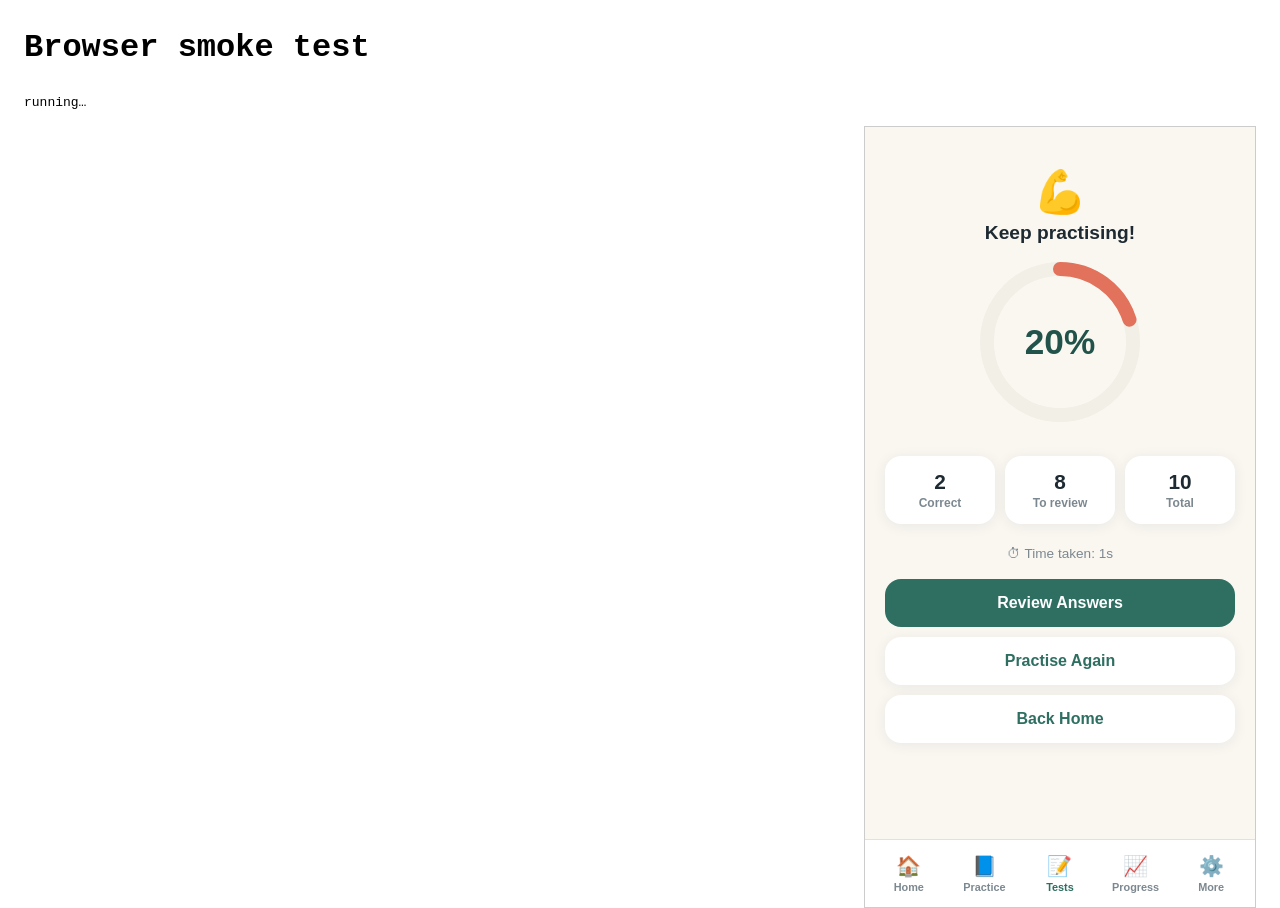
==== tests/smoke.html @ c3d8a647 "Add dynamic question generators, expand bank, fix quiz-state data loss Content - js/generators.js: 4" ====
<!DOCTYPE html>
<html lang="en">
<head>
<meta charset="UTF-8" />
<title>Class 7 Practice — browser smoke test</title>
<style>
  body { font-family: ui-monospace, Menlo, Consolas, monospace; margin: 24px; line-height: 1.5; }
  .pass { color: #0a7d32; }
  .fail { color: #b3261e; font-weight: bold; }
  pre { white-space: pre-wrap; }
  iframe { width: 390px; height: 780px; border: 1px solid #ccc; float: right; }
</style>
</head>
<body>
<h1>Browser smoke test</h1>
<pre id="out">running…</pre>
<iframe id="app-frame" title="app under test"></iframe>

<script>
/**
 * tests/smoke.html
 * ---------------------------------------------------------------------
 * Drives the real app inside an iframe and checks that every screen
 * actually renders — which the unit suite in verify.html cannot do,
 * since that tests the modules rather than the DOM.
 *
 * The most important thing it proves is the end-to-end path for a
 * DYNAMICALLY GENERATED question: start a quiz on a generated chapter,
 * answer every question, reach the result screen, and open Review. A
 * generated question exists only inside the saved attempt, so if the
 * app ever went back to resolving questions by id against the static
 * bank, the review screen here would fill with "no longer available"
 * and this test would fail.
 *
 * Run it through smokeserver.py, which holds the page's load event open
 * until the results are in — otherwise headless Chrome dumps the DOM
 * while the app is still waiting on IndexedDB. See that file for the
 * exact command.
 * ---------------------------------------------------------------------
 */

const lines = [];
let failures = 0, checks = 0;
const log = (m) => lines.push(m);
const check = (cond, name, detail) => {
  checks++;
  if (cond) log(`  <span class="pass">PASS</span> ${name}`);
  else { failures++; log(`  <span class="fail">FAIL</span> ${name}${detail ? `\n         ${detail}` : ""}`); }
};
const section = (t) => log(`\n=== ${t} ===`);

const frame = document.getElementById("app-frame");
const doc = () => frame.contentDocument;

/** Poll until `fn()` returns something truthy, or give up after `ms`. */
function until(fn, ms = 15000, label = "condition") {
  return new Promise((resolve, reject) => {
    const started = Date.now();
    const tick = () => {
      let value = null;
      try { value = fn(); } catch { value = null; }
      if (value) return resolve(value);
      if (Date.now() - started > ms) return reject(new Error(`timed out waiting for ${label}`));
      setTimeout(tick, 50);
    };
    tick();
  });
}

/**
 * Navigate the app to a hash route and wait until that screen has rendered.
 *
 * The previous screen is still in the DOM at the moment the hash changes, so
 * waiting on `ready` alone can match the OLD content and return immediately.
 * We therefore wait for the app's markup to actually change first.
 */
async function goto(route, ready, label) {
  // Navigating to the route we are already on is a no-op in the app, so the
  // markup never changes and waiting for it to change would hang.
  const alreadyThere = frame.contentWindow.location.hash === route;
  const before = appEl() ? appEl().innerHTML : "";
  frame.contentWindow.location.hash = route;
  if (!alreadyThere) {
    await until(() => appEl() && appEl().innerHTML !== before, 15000, `${label || route} to replace the previous screen`);
  }
  return until(ready, 15000, label || route);
}

const appEl = () => doc().getElementById("app");
const text = () => appEl().textContent;
/** The app is done with a screen once the loading skeleton is gone. */
const rendered = () => appEl() && !appEl().querySelector(".skeleton") && appEl().textContent.trim().length > 20;

async function run() {
  /* ------------------------------ boot -------------------------------- */
  section("Boot");
  await new Promise((res) => {
    frame.addEventListener("load", res, { once: true });
    frame.src = "/index.html#/home";
  });
  await until(rendered, 20000, "home screen");
  check(true, "app boots and renders the home screen");
  check(!/couldn't be loaded|something went wrong/i.test(text()), "home screen shows no crash state", text().slice(0, 200));
  check(doc().querySelectorAll(".bottom-nav .nav-item").length === 5, "bottom navigation renders all five tabs");

  /* ---------------------------- navigation ---------------------------- */
  section("Every screen renders");
  const screens = [
    ["#/practice", "Practice"],
    ["#/subject/maths", "Maths subject"],
    ["#/subject/german", "German subject"],
    ["#/tests", "Tests"],
    ["#/progress", "Progress"],
    ["#/more", "More / Data"],
  ];
  for (const [route, name] of screens) {
    try {
      await goto(route, rendered, name);
      check(!/couldn't be found|couldn't be loaded/i.test(text()), `${name} (${route}) renders`, text().slice(0, 160));
    } catch (e) {
      check(false, `${name} (${route}) renders`, e.message);
    }
  }

  // The escape hatch for a device stuck on a half-updated set of files.
  await goto("#/more", () => rendered() && doc().getElementById("btn-update"), "More screen");
  check(!!doc().getElementById("btn-update"), "More offers an Update App action to clear the offline cache");
  check(/progress is not affected/i.test(text()), "Update App makes clear it does not touch saved progress");

  /* ------------------------- chapter screens -------------------------- */
  section("Chapter screens");

  await goto("#/chapter/maths-ch3", () => rendered() && doc().getElementById("btn-practise"), "generated chapter");
  check(!!doc().getElementById("btn-practise"), "a generated chapter (maths-ch3) offers a Practise button");

  await goto("#/chapter/german-uhr", () => rendered() && doc().getElementById("btn-practise"), "bank-backed chapter");
  check(!!doc().getElementById("btn-practise"), "a bank-backed chapter (german-uhr) offers a Practise button");

  await goto("#/chapter/hindi-maa", () => rendered(), "empty chapter");
  check(!doc().getElementById("btn-practise") && /coming soon/i.test(text()),
    'an empty chapter (hindi-maa) shows "Content coming soon" and no Practise button', text().slice(0, 200));

  /* ----------------- full quiz run on a GENERATED chapter ------------- */
  section("End-to-end quiz on a generated chapter");

  await goto("#/chapter/maths-ch5", () => rendered() && doc().getElementById("btn-practise"), "maths-ch5");
  doc().getElementById("btn-practise").click();

  await until(() => doc().querySelector("#options-wrap .option"), 15000, "first question");
  check(true, "Practise starts a quiz and shows the first question");

  const askedQuestions = [];
  let answered = 0;
  for (let i = 0; i < 10; i++) {
    const qText = doc().querySelector(".question-text");
    if (!qText) break;
    askedQuestions.push(qText.textContent.trim());
    const options = doc().querySelectorAll("#options-wrap .option");
    if (options.length !== 4) { check(false, `question ${i + 1} shows 4 options`, `saw ${options.length}`); break; }
    options[0].click();
    answered++;
    const next = await until(() => doc().getElementById("btn-next"), 15000, `feedback for question ${i + 1}`);
    // Feedback must always explain the answer, right or wrong.
    if (!doc().querySelector(".feedback-why")) check(false, `question ${i + 1} shows an explanation`);
    next.click();
    if (i < 9) await until(() => doc().querySelector("#options-wrap .option"), 15000, `question ${i + 2}`);
  }
  check(answered === 10, `answered all 10 questions (answered ${answered})`);
  check(new Set(askedQuestions).size === askedQuestions.length, "no question was repeated within the quiz");

  const resultReady = await until(() => doc().getElementById("btn-review"), 20000, "result screen");
  check(true, "result screen appears after the last question");
  const pct = (text().match(/(\d+)%/) || [])[1];
  check(pct !== undefined, `result screen shows a percentage score (${pct}%)`);
  check(/Correct/.test(text()) && /Total/.test(text()), "result screen shows the correct / to-review / total breakdown");

  /* ------------------- review of generated questions ------------------ */
  section("Review of generated questions");
  resultReady.click();
  await until(() => doc().querySelectorAll(".review-q").length > 0, 15000, "review screen");
  const reviewBlocks = doc().querySelectorAll(".review-q");
  check(reviewBlocks.length === 10, `review lists all 10 questions (found ${reviewBlocks.length})`);
  check(!/no longer available/i.test(text()),
    "no review entry says the question is no longer available — generated questions survived into the attempt",
    text().slice(0, 300));

  const reviewText = [...reviewBlocks].map((b) => b.textContent);
  check(reviewText.every((t) => /Your answer:/.test(t)), "every review entry shows the answer given");
  check(reviewText.every((t) => /Why:/.test(t)), "every review entry shows an explanation");
  const reviewQuestions = [...reviewBlocks].map((b) => b.querySelector(".qtext").textContent.trim());
  check(reviewQuestions.join("|") === askedQuestions.join("|"),
    "review shows exactly the questions that were asked, in the same order");

  /* --------------------- the attempt reaches history ------------------ */
  section("Attempt is recorded");
  await goto("#/tests", () => rendered() && !/No tests yet/.test(text()), "tests list");
  check(/Arithmetic Expression/.test(text()), "the finished quiz appears in Past Tests", text().slice(0, 200));

  await goto("#/progress", rendered, "progress");
  check(!/couldn't be loaded/i.test(text()) && /%/.test(text()), "progress screen shows figures after an attempt", text().slice(0, 200));

  await goto("#/home", rendered, "home");
  check(!/couldn't be loaded/i.test(text()), "home screen still renders once there is history");

  /* ------- the reported bug: a mock must survive other quizzes -------- */
  section("An in-progress mock is not lost when another quiz starts");

  await goto("#/home", rendered, "home");
  doc().getElementById("btn-mock").click();
  await until(() => doc().querySelector("#options-wrap .option"), 20000, "mock question 1");

  // Answer three questions of the mock, then walk away mid-test.
  let mockTotal = 0;
  for (let i = 0; i < 3; i++) {
    const counter = doc().getElementById("q-count");
    if (counter && !mockTotal) mockTotal = Number((counter.textContent.match(/of (\d+)/) || [])[1] || 0);
    doc().querySelectorAll("#options-wrap .option")[0].click();
    (await until(() => doc().getElementById("btn-next"), 15000, "feedback")).click();
    await until(() => doc().querySelector("#options-wrap .option"), 15000, "next mock question");
  }
  check(mockTotal > 20, `the mock is a full-length test (${mockTotal} questions)`);

  await goto("#/home", () => rendered() && /Continue Learning/.test(text()), "home with continue card");
  check(/Mid-Term Mock/.test(text()), "Home offers to continue the Mid-Term Mock", text().slice(0, 300));
  check(/Resume Mock/.test(text()), 'the Mid-Term Mock button now reads "Resume Mock"');

  // Now start a Quick 10 - the thing that used to wipe the mock out.
  doc().getElementById("btn-quick10").click();
  await until(() => doc().querySelector("#options-wrap .option"), 20000, "Quick 10 question 1");
  doc().querySelectorAll("#options-wrap .option")[0].click();
  (await until(() => doc().getElementById("btn-next"), 15000, "feedback")).click();
  await until(() => doc().querySelector("#options-wrap .option"), 15000, "Quick 10 question 2");

  await goto("#/home", () => rendered() && /Continue Learning/.test(text()), "home after Quick 10");
  const cards = doc().querySelectorAll(".continue-card");
  check(cards.length === 2, `both quizzes are resumable (found ${cards.length} continue cards)`,
    [...cards].map((c) => c.textContent.trim().slice(0, 40)).join(" | "));
  check(/Mid-Term Mock/.test(text()), "the Mid-Term Mock is STILL resumable after starting a Quick 10", text().slice(0, 300));

  // Resume the mock and confirm it picks up where it was left, not from scratch.
  const mockCard = [...cards].find((c) => /Mid-Term Mock/.test(c.textContent));
  check(!!mockCard && /Question 4 of/.test(mockCard.textContent),
    "the mock resumes at question 4, with its 3 answers intact",
    mockCard ? mockCard.textContent.replace(/\s+/g, " ").trim() : "no mock card");
  mockCard.click();
  await until(() => doc().querySelector("#options-wrap .option"), 20000, "resumed mock");
  const resumedCount = doc().getElementById("q-count").textContent;
  check(/Question 4 of/.test(resumedCount), `resuming lands on question 4 (showed "${resumedCount}")`);

  // Starting a second mock while one is unfinished must ask first.
  await goto("#/home", rendered, "home");
  doc().getElementById("btn-mock").click();
  const dialog = await until(() => doc().querySelector(".overlay .dialog"), 15000, "confirm dialog");
  check(!!dialog, "starting a mock over an unfinished one asks before discarding it");
  check(/Resume/.test(dialog.textContent) && /Start new/.test(dialog.textContent),
    "the dialog offers both Resume and Start new", dialog.textContent.replace(/\s+/g, " ").trim());
  doc().querySelector(".overlay .dialog .cancel").click();  // "Resume"
  await until(() => doc().querySelector("#options-wrap .option"), 20000, "resumed mock again");
  check(/Question 4 of/.test(doc().getElementById("q-count").textContent),
    "choosing Resume returns to question 4 rather than restarting");

  /* -------------------- a bank-backed chapter too --------------------- */
  section("End-to-end quiz on a bank-backed chapter");
  await goto("#/chapter/sst-ch10", () => rendered() && doc().getElementById("btn-quickquiz"), "sst-ch10");
  doc().getElementById("btn-quickquiz").click();
  await until(() => doc().querySelector("#options-wrap .option"), 15000, "first question");
  let n = 0;
  for (let i = 0; i < 5; i++) {
    if (!doc().querySelector("#options-wrap .option")) break;
    doc().querySelectorAll("#options-wrap .option")[1].click();
    n++;
    (await until(() => doc().getElementById("btn-next"), 15000, "feedback")).click();
    if (i < 4) await until(() => doc().querySelector("#options-wrap .option"), 15000, "next question").catch(() => null);
  }
  check(n === 5, `Quick Quiz runs its 5 questions (ran ${n})`);
  await until(() => doc().getElementById("btn-review"), 20000, "result screen");
  check(true, "bank-backed quiz reaches its result screen");
}

run()
  .catch((err) => { failures++; log(`\n<span class="fail">SMOKE TEST CRASHED</span>: ${err && err.stack ? err.stack : err}`); })
  .finally(async () => {
    log(`\n${checks} checks run, ${failures} failed.`);
    log(failures === 0 ? "RESULT: PASS" : `RESULT: FAIL (${failures})`);
    document.getElementById("out").innerHTML = lines.join("\n");
    document.title = failures === 0 ? "PASS" : `FAIL (${failures})`;
    // Release the server's hold on the load event so --dump-dom can fire.
    try {
      await fetch("/__done", { method: "POST", body: lines.join("\n") });
    } catch {}
  });
</script>
<script src="/__block"></script>
</body>
</html>
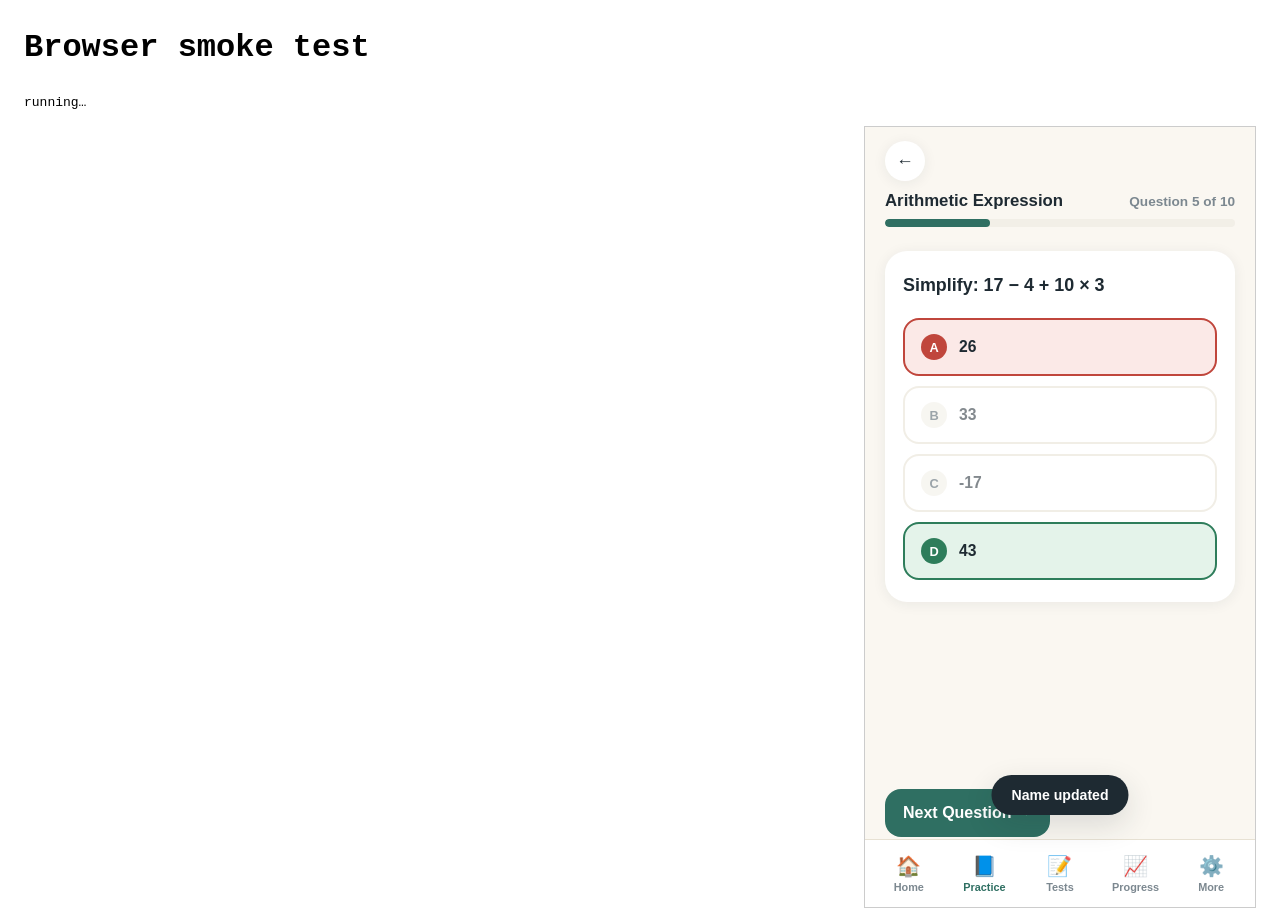
==== commit fabec02d: "Add a welcome screen that asks for the student's name On first run the app now opens on a welcome sc" ====
--- a/tests/smoke.html
+++ b/tests/smoke.html
@@ -91,17 +91,51 @@
 /** The app is done with a screen once the loading skeleton is gone. */
 const rendered = () => appEl() && !appEl().querySelector(".skeleton") && appEl().textContent.trim().length > 20;
 
+const STUDENT_NAME = "Aarav";
+
 async function run() {
+  /* --------------------------- onboarding ----------------------------- */
+  section("Welcome screen (first run)");
+  await new Promise((res) => {
+    frame.addEventListener("load", res, { once: true });
+    // Deliberately ask for #/home: a first-time student must still be sent
+    // to the welcome screen rather than straight past it.
+    frame.src = "/index.html#/home";
+  });
+
+  await until(() => doc().getElementById("student-name"), 20000, "welcome screen");
+  check(true, "a first run opens on the welcome screen, even when the URL asks for #/home");
+  check(frame.contentWindow.location.hash === "#/welcome", `the route is #/welcome (was ${frame.contentWindow.location.hash})`);
+  check(doc().body.classList.contains("no-nav"), "the bottom nav is hidden during onboarding");
+
+  const startBtn = doc().getElementById("btn-welcome-start");
+  check(!!startBtn && startBtn.disabled, "Get Started is disabled until a name is typed");
+  check(!!doc().getElementById("btn-welcome-skip"), "the welcome screen offers a Skip for now option");
+
+  const nameInput = doc().getElementById("student-name");
+  nameInput.value = STUDENT_NAME;
+  nameInput.dispatchEvent(new frame.contentWindow.Event("input"));
+  check(!startBtn.disabled, "typing a name enables Get Started");
+
+  startBtn.click();
+  await until(() => frame.contentWindow.location.hash === "#/home" && rendered(), 20000, "home after onboarding");
+
   /* ------------------------------ boot -------------------------------- */
   section("Boot");
-  await new Promise((res) => {
-    frame.addEventListener("load", res, { once: true });
-    frame.src = "/index.html#/home";
-  });
-  await until(rendered, 20000, "home screen");
-  check(true, "app boots and renders the home screen");
+  check(true, "finishing onboarding lands on the home screen");
+  check(text().includes(`Hi, ${STUDENT_NAME}!`), `home greets the student by name ("Hi, ${STUDENT_NAME}!")`, text().slice(0, 120));
+  check(!doc().body.classList.contains("no-nav"), "the bottom nav is back after onboarding");
   check(!/couldn't be loaded|something went wrong/i.test(text()), "home screen shows no crash state", text().slice(0, 200));
   check(doc().querySelectorAll(".bottom-nav .nav-item").length === 5, "bottom navigation renders all five tabs");
+
+  // Asking for #/welcome again must not strand the student on it. goto() is
+  // no use here: the redirect lands back on Home with identical markup, so
+  // there is no DOM change to wait for - watch the route instead.
+  frame.contentWindow.location.hash = "#/welcome";
+  await until(() => frame.contentWindow.location.hash === "#/home", 15000, "redirect away from #/welcome");
+  await until(rendered, 15000, "home after redirect");
+  check(true, "revisiting #/welcome once onboarded redirects straight back to home");
+  check(!doc().getElementById("student-name"), "the welcome form is not shown again");
 
   /* ---------------------------- navigation ---------------------------- */
   section("Every screen renders");
@@ -126,6 +160,31 @@
   await goto("#/more", () => rendered() && doc().getElementById("btn-update"), "More screen");
   check(!!doc().getElementById("btn-update"), "More offers an Update App action to clear the offline cache");
   check(/progress is not affected/i.test(text()), "Update App makes clear it does not touch saved progress");
+  check(!!doc().getElementById("btn-name") && text().includes(STUDENT_NAME),
+    "More shows the stored name and offers to change it", text().slice(0, 200));
+
+  // Change the name and confirm the greeting follows it.
+  doc().getElementById("btn-name").click();
+  const nameDialog = await until(() => doc().querySelector(".overlay .dialog #dlg-input"), 15000, "name dialog");
+  check(nameDialog.value === STUDENT_NAME, "the dialog is pre-filled with the current name", nameDialog.value);
+  nameDialog.value = "Ishaan";
+  nameDialog.dispatchEvent(new frame.contentWindow.Event("input"));
+  doc().querySelector(".overlay .dialog .confirm").click();
+  // Wait for More itself to show the new name. Navigating the instant the
+  // dialog closes would race the re-render that follows the IndexedDB write.
+  await until(() => !doc().querySelector(".overlay") && /Ishaan/.test(text()), 15000, "More to show the new name");
+  check(true, "More updates to show the new name straight away");
+  await goto("#/home", () => rendered() && /Hi, /.test(text()), "home after rename");
+  check(text().includes("Hi, Ishaan!"), "the home greeting follows a name change", text().slice(0, 120));
+
+  // Put it back so the rest of the suite reads consistently.
+  await goto("#/more", () => rendered() && doc().getElementById("btn-name"), "More screen again");
+  doc().getElementById("btn-name").click();
+  const again = await until(() => doc().querySelector(".overlay .dialog #dlg-input"), 15000, "name dialog again");
+  again.value = STUDENT_NAME;
+  again.dispatchEvent(new frame.contentWindow.Event("input"));
+  doc().querySelector(".overlay .dialog .confirm").click();
+  await until(() => !doc().querySelector(".overlay") && text().includes(STUDENT_NAME), 15000, "name restored");
 
   /* ------------------------- chapter screens -------------------------- */
   section("Chapter screens");
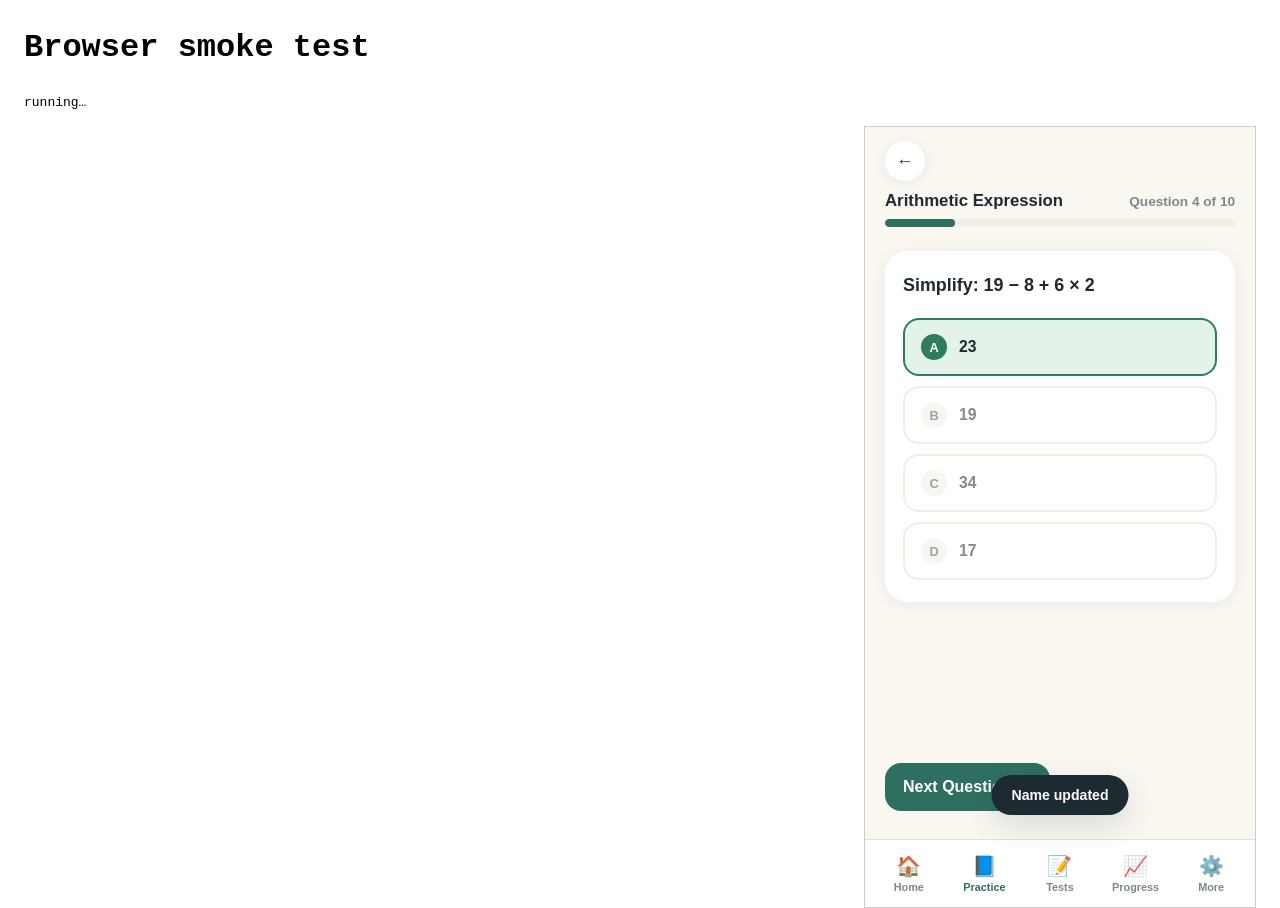
==== commit 1bcdab25: "Fix the app hanging on "Loading your practice app…" after a stale cache Reported symptom: the app sh" ====
--- a/tests/smoke.html
+++ b/tests/smoke.html
@@ -105,6 +105,10 @@
 
   await until(() => doc().getElementById("student-name"), 20000, "welcome screen");
   check(true, "a first run opens on the welcome screen, even when the URL asks for #/home");
+  check(frame.contentWindow.__APP_READY === true,
+    "the app signals __APP_READY, so index.html's boot watchdog stands down");
+  check(!doc().getElementById("boot-recover"),
+    "no recovery screen is shown on a healthy boot");
   check(frame.contentWindow.location.hash === "#/welcome", `the route is #/welcome (was ${frame.contentWindow.location.hash})`);
   check(doc().body.classList.contains("no-nav"), "the bottom nav is hidden during onboarding");
 
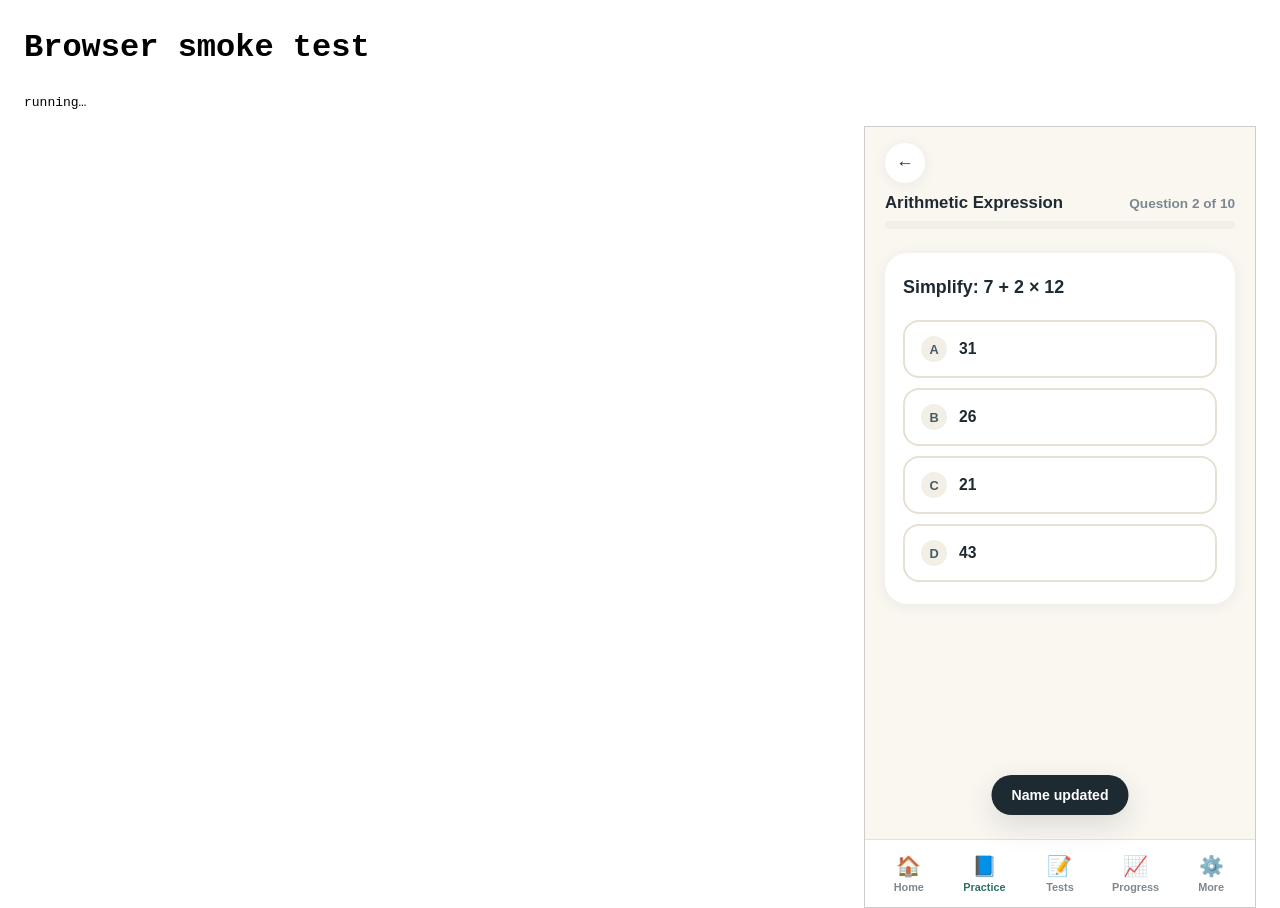
==== commit 28c77bee: "Stop the browser serving a stale stylesheet during local development Reported: the welcome screen re" ====
--- a/tests/smoke.html
+++ b/tests/smoke.html
@@ -107,6 +107,21 @@
   check(true, "a first run opens on the welcome screen, even when the URL asks for #/home");
   check(frame.contentWindow.__APP_READY === true,
     "the app signals __APP_READY, so index.html's boot watchdog stands down");
+
+  // A stale or missing stylesheet renders the right markup with no styling at
+  // all - which looks broken but passes every text-based check. Assert against
+  // computed style so that failure cannot slip through.
+  const inner = doc().querySelector(".welcome-inner");
+  const innerStyle = inner && frame.contentWindow.getComputedStyle(inner);
+  check(!!innerStyle && innerStyle.maxWidth === "340px",
+    "css/style.css is loaded and applied (.welcome-inner is capped at 340px)",
+    innerStyle ? `max-width was ${innerStyle.maxWidth}` : "no .welcome-inner element");
+  check(!!innerStyle && innerStyle.textAlign === "center",
+    "the welcome column is centre aligned",
+    innerStyle ? `text-align was ${innerStyle.textAlign}` : "");
+  check(doc().querySelector(".bottom-nav") &&
+    frame.contentWindow.getComputedStyle(doc().querySelector(".bottom-nav")).display === "none",
+    "the bottom nav is actually hidden during onboarding, not just class-tagged");
   check(!doc().getElementById("boot-recover"),
     "no recovery screen is shown on a healthy boot");
   check(frame.contentWindow.location.hash === "#/welcome", `the route is #/welcome (was ${frame.contentWindow.location.hash})`);
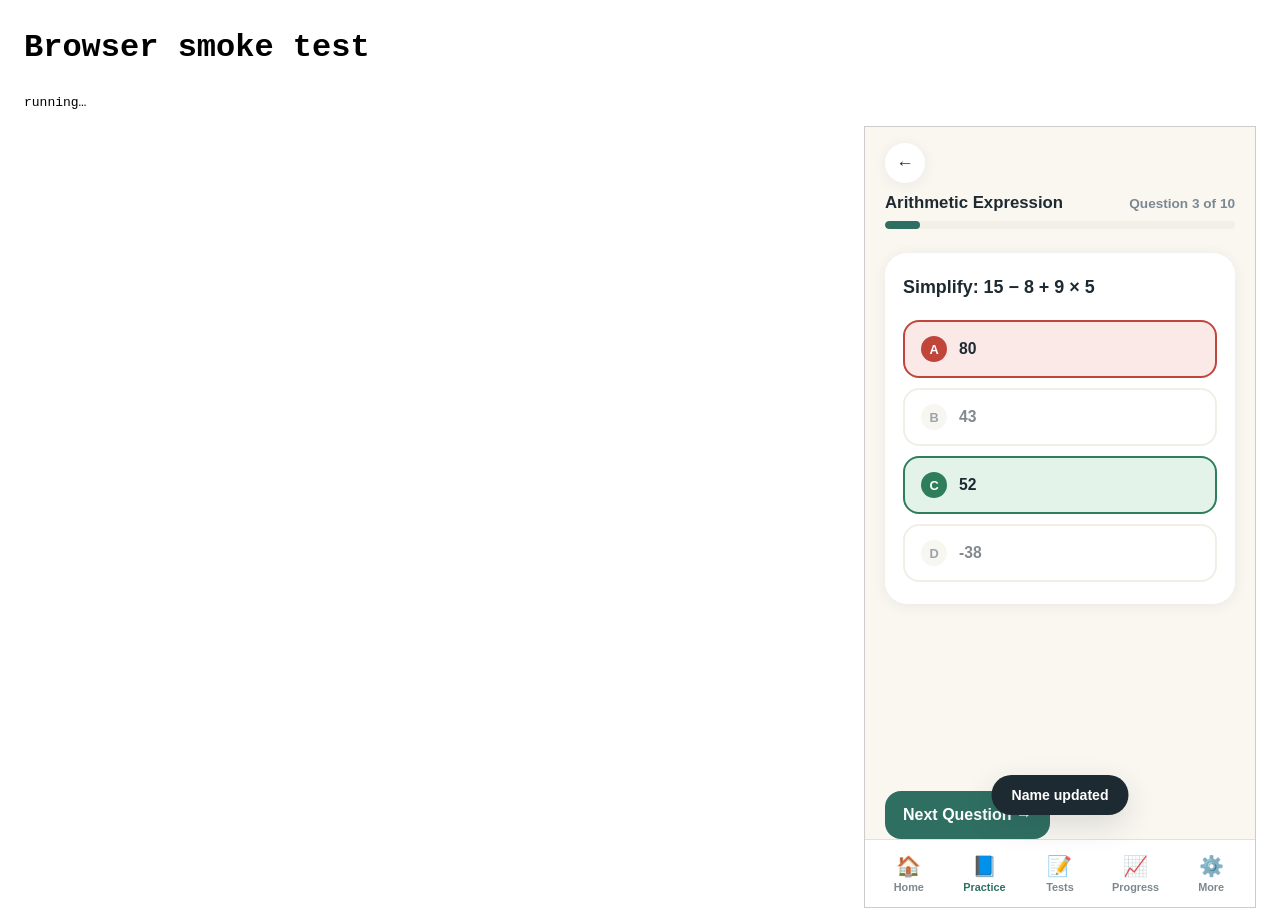
==== commit e798719c: "Rename the app to Learn Splash, with a new icon and Vercel config Name - "Class 7 Practice" / "EduHu" ====
--- a/tests/smoke.html
+++ b/tests/smoke.html
@@ -2,7 +2,7 @@
 <html lang="en">
 <head>
 <meta charset="UTF-8" />
-<title>Class 7 Practice — browser smoke test</title>
+<title>Learn Splash — browser smoke test</title>
 <style>
   body { font-family: ui-monospace, Menlo, Consolas, monospace; margin: 24px; line-height: 1.5; }
   .pass { color: #0a7d32; }
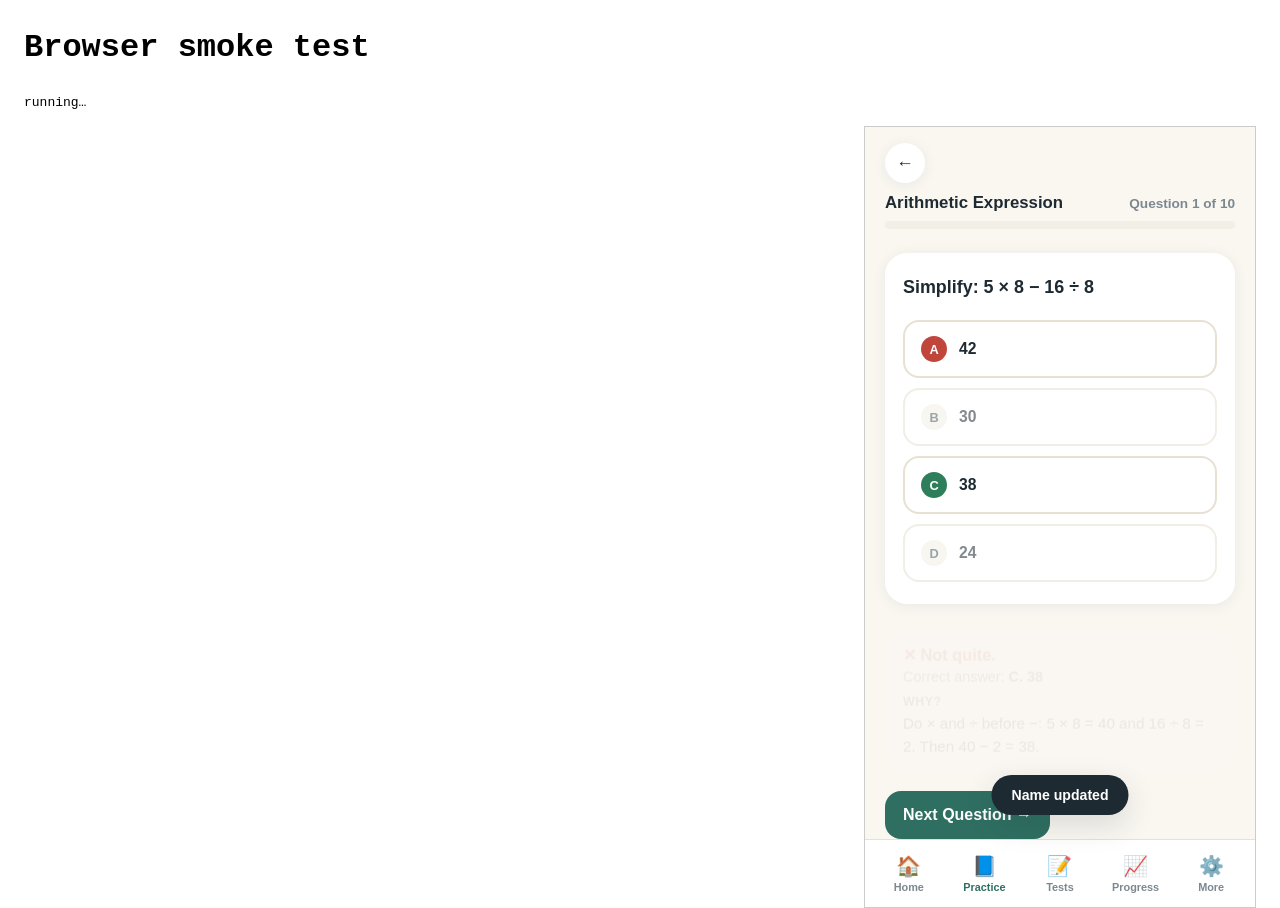
==== commit 4db414b2: "Fill seven of the nine empty chapters from the Class 7 question banks The ONE-MENTOR Class 7 English" ====
--- a/tests/smoke.html
+++ b/tests/smoke.html
@@ -214,9 +214,24 @@
   await goto("#/chapter/german-uhr", () => rendered() && doc().getElementById("btn-practise"), "bank-backed chapter");
   check(!!doc().getElementById("btn-practise"), "a bank-backed chapter (german-uhr) offers a Practise button");
 
-  await goto("#/chapter/hindi-maa", () => rendered(), "empty chapter");
-  check(!doc().getElementById("btn-practise") && /coming soon/i.test(text()),
-    'an empty chapter (hindi-maa) shows "Content coming soon" and no Practise button', text().slice(0, 200));
+  // Which chapters are empty changes as content is written, so find one from
+  // the data rather than naming it here - otherwise this check breaks every
+  // time a chapter is filled in.
+  const [bank, syllabus] = await Promise.all([
+    fetch("/data/questions.json").then((r) => r.json()),
+    fetch("/data/syllabus.json").then((r) => r.json()),
+  ]);
+  const withQuestions = new Set(bank.map((q) => q.chapterId));
+  const emptyChapter = Object.values(syllabus).flat()
+    .find((ch) => !withQuestions.has(ch.id) && !(ch.generators || []).length);
+
+  if (emptyChapter) {
+    await goto(`#/chapter/${emptyChapter.id}`, () => rendered(), "empty chapter");
+    check(!doc().getElementById("btn-practise") && /coming soon/i.test(text()),
+      `an empty chapter (${emptyChapter.id}) shows "Content coming soon" and no Practise button`, text().slice(0, 200));
+  } else {
+    check(true, "no chapter is empty any more, so there is nothing to show as coming soon");
+  }
 
   /* ----------------- full quiz run on a GENERATED chapter ------------- */
   section("End-to-end quiz on a generated chapter");
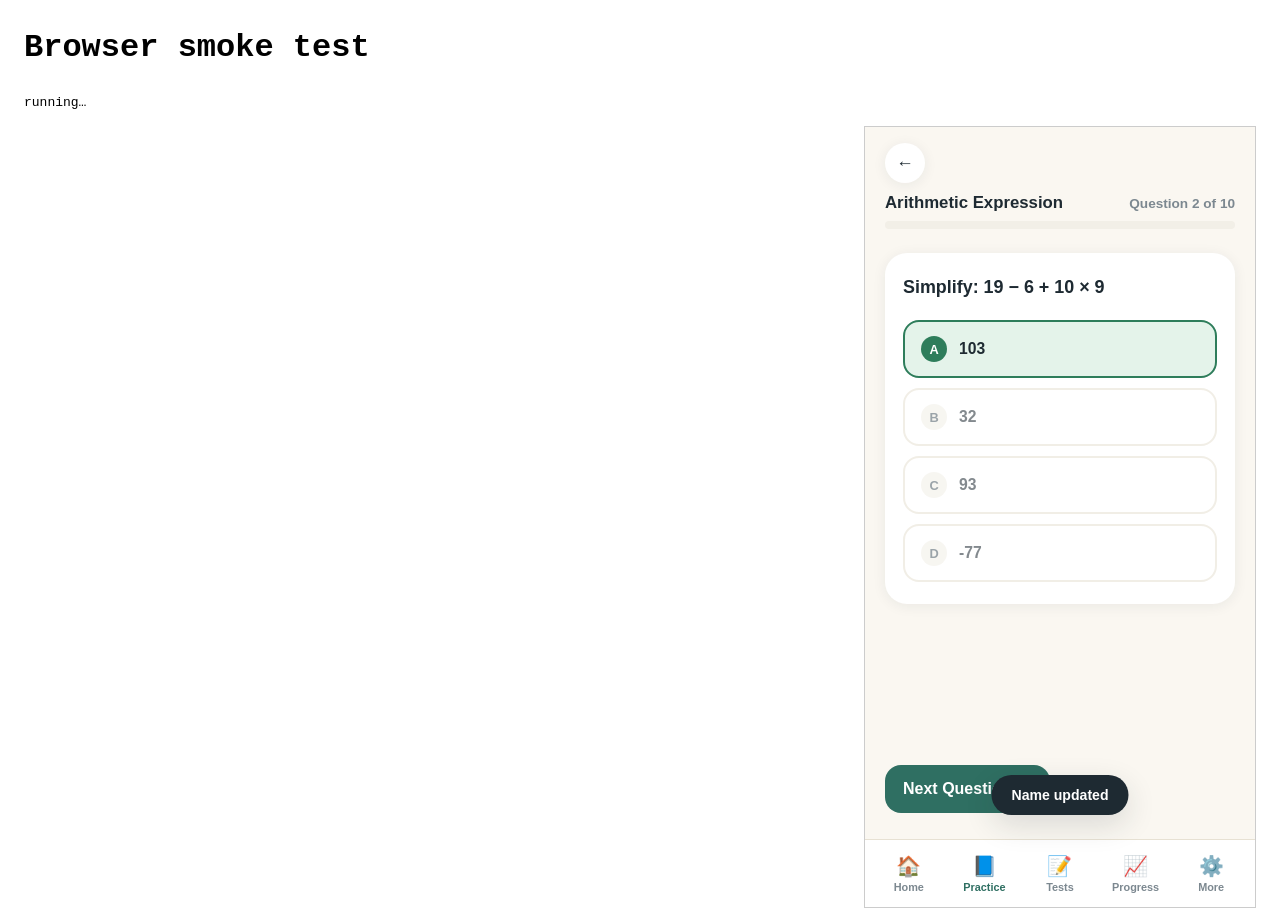
==== commit a8bd94a2: "Add word problems, and explain wrong answers in simpler steps Word problems were named as the weak s" ====
--- a/tests/smoke.html
+++ b/tests/smoke.html
@@ -352,6 +352,44 @@
   check(/Question 4 of/.test(doc().getElementById("q-count").textContent),
     "choosing Resume returns to question 4 rather than restarting");
 
+  /* ---------- simpler steps appear only after a wrong answer ---------- */
+  section("Worked steps on a wrong answer");
+
+  let correctWithSteps = 0;
+  let wrongWithSteps = 0;
+  let wrongTotal = 0;
+
+  // Two rounds of a word-problem-heavy chapter. Always picking option A means
+  // most answers are wrong, which is what we want to observe here.
+  for (let round = 0; round < 2; round++) {
+    await goto("#/chapter/maths-ch6", () => rendered() && doc().getElementById("btn-practise"), "maths-ch6");
+    doc().getElementById("btn-practise").click();
+    await until(() => doc().querySelector("#options-wrap .option"), 20000, "first question");
+
+    for (let i = 0; i < 10; i++) {
+      if (!doc().querySelector("#options-wrap .option")) break;
+      doc().querySelectorAll("#options-wrap .option")[0].click();
+      const next = await until(() => doc().getElementById("btn-next"), 15000, "feedback");
+      const panel = doc().querySelector(".feedback-panel");
+      const hasSteps = !!doc().querySelector(".feedback-steps");
+      if (panel && panel.classList.contains("incorrect")) {
+        wrongTotal++;
+        if (hasSteps) wrongWithSteps++;
+      } else if (hasSteps) {
+        correctWithSteps++;
+      }
+      next.click();
+      if (i < 9) await until(() => doc().querySelector("#options-wrap .option"), 15000, "next question").catch(() => null);
+    }
+    await until(() => doc().getElementById("btn-review"), 20000, "result screen");
+  }
+
+  check(wrongTotal > 0, `the run produced wrong answers to inspect (${wrongTotal} of 20)`);
+  check(correctWithSteps === 0,
+    "a CORRECT answer never shows the worked steps", `${correctWithSteps} correct answers showed them`);
+  check(wrongWithSteps > 0,
+    `a wrong answer on a word problem shows the worked steps (${wrongWithSteps} of ${wrongTotal} wrong answers had them)`);
+
   /* -------------------- a bank-backed chapter too --------------------- */
   section("End-to-end quiz on a bank-backed chapter");
   await goto("#/chapter/sst-ch10", () => rendered() && doc().getElementById("btn-quickquiz"), "sst-ch10");
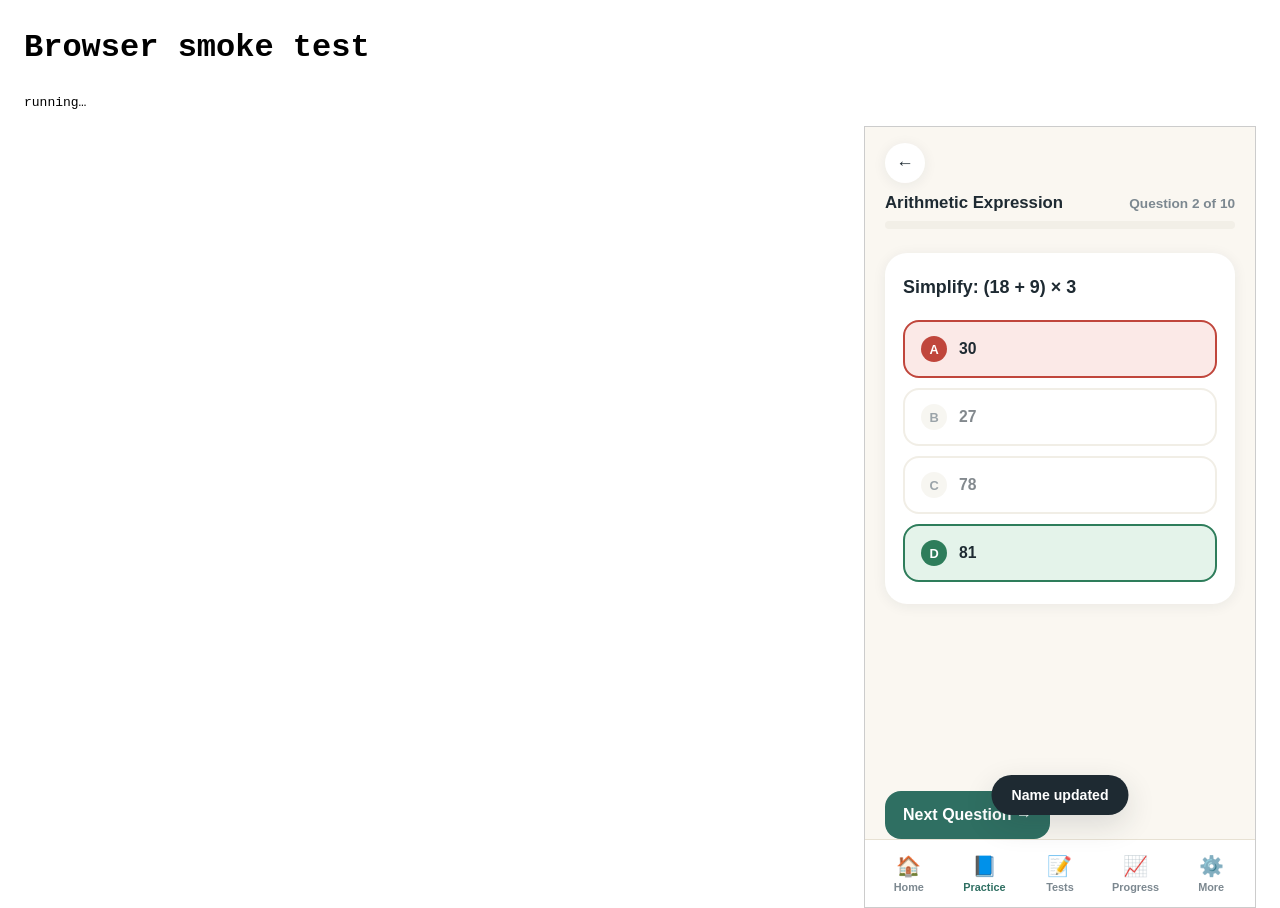
==== commit f036909c: "Mark this release as version 3.0 The app now says "Learn Splash v3.0" in More -> About, and the vers" ====
--- a/tests/smoke.html
+++ b/tests/smoke.html
@@ -182,6 +182,10 @@
   check(!!doc().getElementById("btn-name") && text().includes(STUDENT_NAME),
     "More shows the stored name and offers to change it", text().slice(0, 200));
 
+  const version = await fetch("/data/config.json").then((r) => r.json()).then((c) => c.appVersion);
+  check(!!version && text().includes(`Learn Splash v${version}`),
+    `More shows the app version from config.json (v${version})`, text().slice(0, 240));
+
   // Change the name and confirm the greeting follows it.
   doc().getElementById("btn-name").click();
   const nameDialog = await until(() => doc().querySelector(".overlay .dialog #dlg-input"), 15000, "name dialog");
